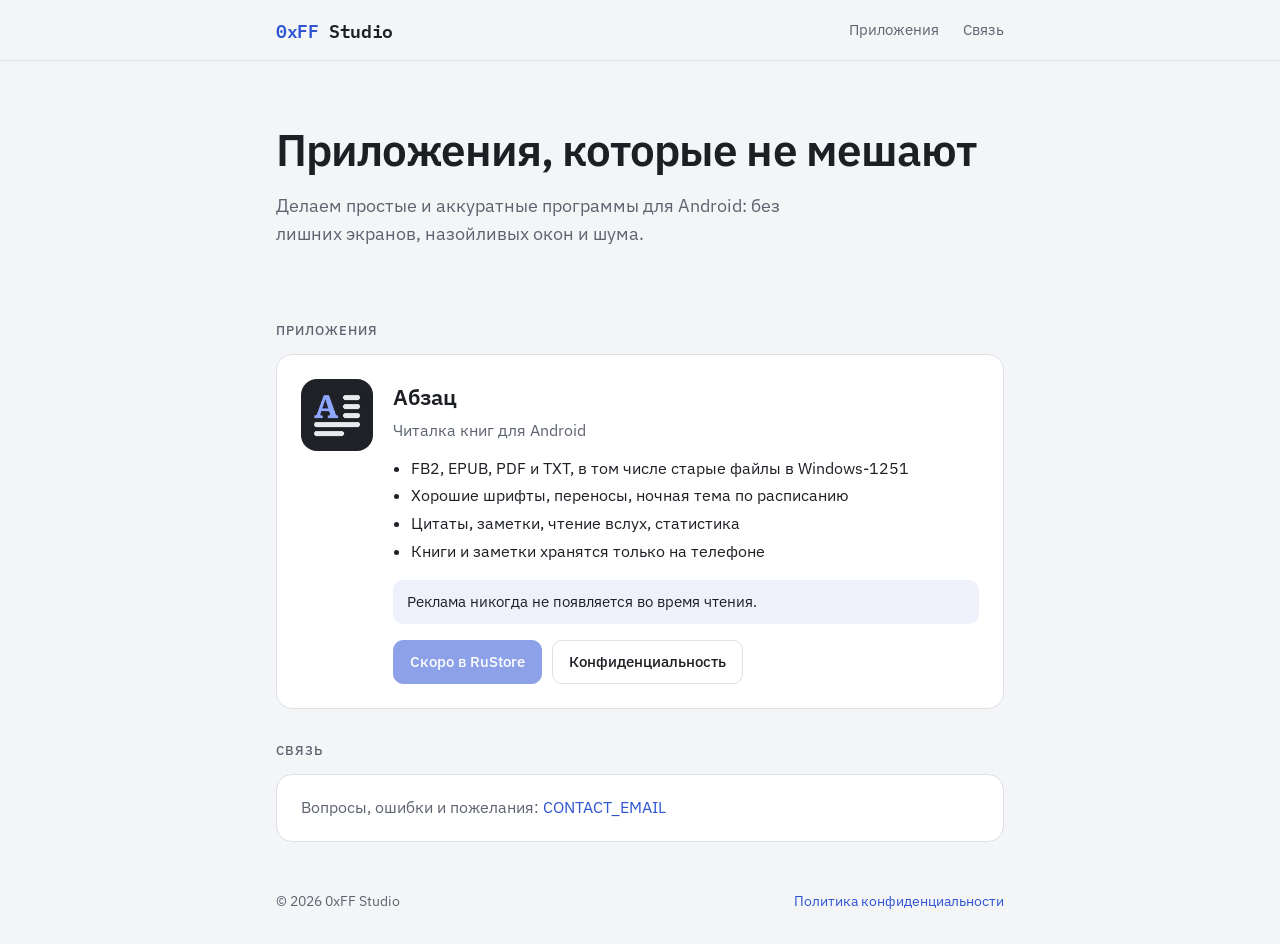
==== index.html @ 7587f191 "Сайт 0xFF Studio: главная, политика конфиденциальности Абзаца, настройки рекламы" ====
<!doctype html>
<html lang="ru">
<head>
<meta charset="utf-8">
<meta name="viewport" content="width=device-width, initial-scale=1">
<title>0xFF Studio</title>
<meta name="description" content="0xFF Studio — спокойные приложения без лишнего шума. Абзац — читалка книг для Android.">
<link rel="icon" href="abzac/icon.png">
<link rel="preconnect" href="https://fonts.googleapis.com">
<link rel="preconnect" href="https://fonts.gstatic.com" crossorigin>
<link href="https://fonts.googleapis.com/css2?family=IBM+Plex+Mono:wght@600&family=IBM+Plex+Sans:wght@400;500;600&display=swap" rel="stylesheet">
<link rel="stylesheet" href="style.css">
</head>
<body>
<header class="top">
  <div class="wrap">
    <a class="logo" href="./"><b>0xFF</b> Studio</a>
    <nav>
      <a href="#apps">Приложения</a>
      <a href="#contact">Связь</a>
    </nav>
  </div>
</header>

<main class="wrap">
  <section class="hero">
    <h1>Приложения, которые не мешают</h1>
    <p>Делаем простые и аккуратные программы для Android: без лишних экранов, назойливых окон и шума.</p>
  </section>

  <div class="section-title" id="apps">Приложения</div>
  <article class="app">
    <img src="abzac/icon.png" alt="Иконка приложения Абзац" width="72" height="72">
    <div>
      <h2>Абзац</h2>
      <p class="tag">Читалка книг для Android</p>
      <ul>
        <li>FB2, EPUB, PDF и TXT, в том числе старые файлы в Windows-1251</li>
        <li>Хорошие шрифты, переносы, ночная тема по расписанию</li>
        <li>Цитаты, заметки, чтение вслух, статистика</li>
        <li>Книги и заметки хранятся только на телефоне</li>
      </ul>
      <p class="promise">Реклама никогда не появляется во время чтения.</p>
      <div class="actions">
        <!-- Когда приложение опубликуют, заменить href и убрать класс disabled -->
        <a class="btn primary disabled" href="#" aria-disabled="true">Скоро в RuStore</a>
        <a class="btn" href="privacy.html">Конфиденциальность</a>
      </div>
    </div>
  </article>

  <div class="section-title" id="contact">Связь</div>
  <div class="contact">
    <p>Вопросы, ошибки и пожелания: <a href="mailto:CONTACT_EMAIL">CONTACT_EMAIL</a></p>
  </div>
</main>

<footer>
  <div class="wrap">
    <span>© 2026 0xFF Studio</span>
    <a href="privacy.html">Политика конфиденциальности</a>
  </div>
</footer>
</body>
</html>
---- style.css ----
:root {
  --bg: #f4f5f7;
  --surface: #ffffff;
  --text: #1c1f24;
  --muted: #5d6470;
  --line: #dde0e5;
  --accent: #2f55d4;
  --accent-soft: rgba(47, 85, 212, .08);
}
@media (prefers-color-scheme: dark) {
  :root {
    --bg: #131518;
    --surface: #1b1e22;
    --text: #e9ebee;
    --muted: #9aa1ab;
    --line: #2b2f35;
    --accent: #8ea6ff;
    --accent-soft: rgba(142, 166, 255, .10);
  }
}
* { box-sizing: border-box; }
html { -webkit-text-size-adjust: 100%; }
body {
  margin: 0;
  background: var(--bg);
  color: var(--text);
  font: 16px/1.6 "IBM Plex Sans", system-ui, -apple-system, "Segoe UI", sans-serif;
}
a { color: var(--accent); text-decoration: none; }
a:hover { text-decoration: underline; }
.wrap { max-width: 760px; margin: 0 auto; padding: 0 16px; }

header.top { border-bottom: 1px solid var(--line); }
header.top .wrap { display: flex; align-items: center; justify-content: space-between; height: 60px; }
.logo { font-family: "IBM Plex Mono", ui-monospace, monospace; font-weight: 600; font-size: 18px; color: var(--text); letter-spacing: -.02em; }
.logo b { color: var(--accent); font-weight: 600; }
nav a { color: var(--muted); margin-left: 20px; font-size: 15px; }
nav a:hover { color: var(--text); text-decoration: none; }

.hero { padding: 64px 0 40px; }
.hero h1 { font-size: clamp(30px, 6vw, 44px); line-height: 1.15; margin: 0 0 16px; letter-spacing: -.02em; font-weight: 600; }
.hero p { font-size: 18px; color: var(--muted); margin: 0; max-width: 560px; }

.section-title { font-size: 13px; text-transform: uppercase; letter-spacing: .08em; color: var(--muted); margin: 32px 0 12px; font-weight: 500; }

.app {
  background: var(--surface);
  border: 1px solid var(--line);
  border-radius: 16px;
  padding: 24px;
  display: grid;
  grid-template-columns: 72px 1fr;
  gap: 20px;
  align-items: start;
}
.app img { width: 72px; height: 72px; border-radius: 16px; display: block; }
.app h2 { margin: 0 0 4px; font-size: 22px; font-weight: 600; }
.app .tag { color: var(--muted); margin: 0 0 12px; }
.app ul { margin: 0 0 16px; padding-left: 18px; color: var(--text); }
.app li { margin: 2px 0; }
.app .promise { background: var(--accent-soft); border-radius: 10px; padding: 10px 14px; margin: 0 0 16px; font-size: 15px; }
.actions { display: flex; flex-wrap: wrap; gap: 10px; }
.btn {
  display: inline-block; padding: 9px 16px; border-radius: 10px; font-weight: 500; font-size: 15px;
  border: 1px solid var(--line); color: var(--text); background: transparent;
}
.btn.primary { background: var(--accent); border-color: var(--accent); color: #fff; }
@media (prefers-color-scheme: dark) { .btn.primary { color: #10131a; } }
.btn:hover { text-decoration: none; filter: brightness(1.05); }
.btn.disabled { opacity: .55; pointer-events: none; }

.contact { background: var(--surface); border: 1px solid var(--line); border-radius: 16px; padding: 20px 24px; }
.contact p { margin: 0; color: var(--muted); }

footer { color: var(--muted); font-size: 14px; padding: 48px 0 32px; }
footer .wrap { display: flex; flex-wrap: wrap; gap: 8px 20px; justify-content: space-between; }

/* Документы */
.doc { padding: 40px 0 24px; }
.doc h1 { font-size: 30px; margin: 0 0 6px; font-weight: 600; letter-spacing: -.01em; }
.doc h2 { font-size: 19px; margin: 32px 0 8px; padding-top: 18px; border-top: 1px solid var(--line); font-weight: 600; }
.doc .muted { color: var(--muted); }
.doc li { margin: 4px 0; }

@media (max-width: 480px) {
  .app { grid-template-columns: 1fr; }
  nav a { margin-left: 14px; }
  .hero { padding: 44px 0 28px; }
}
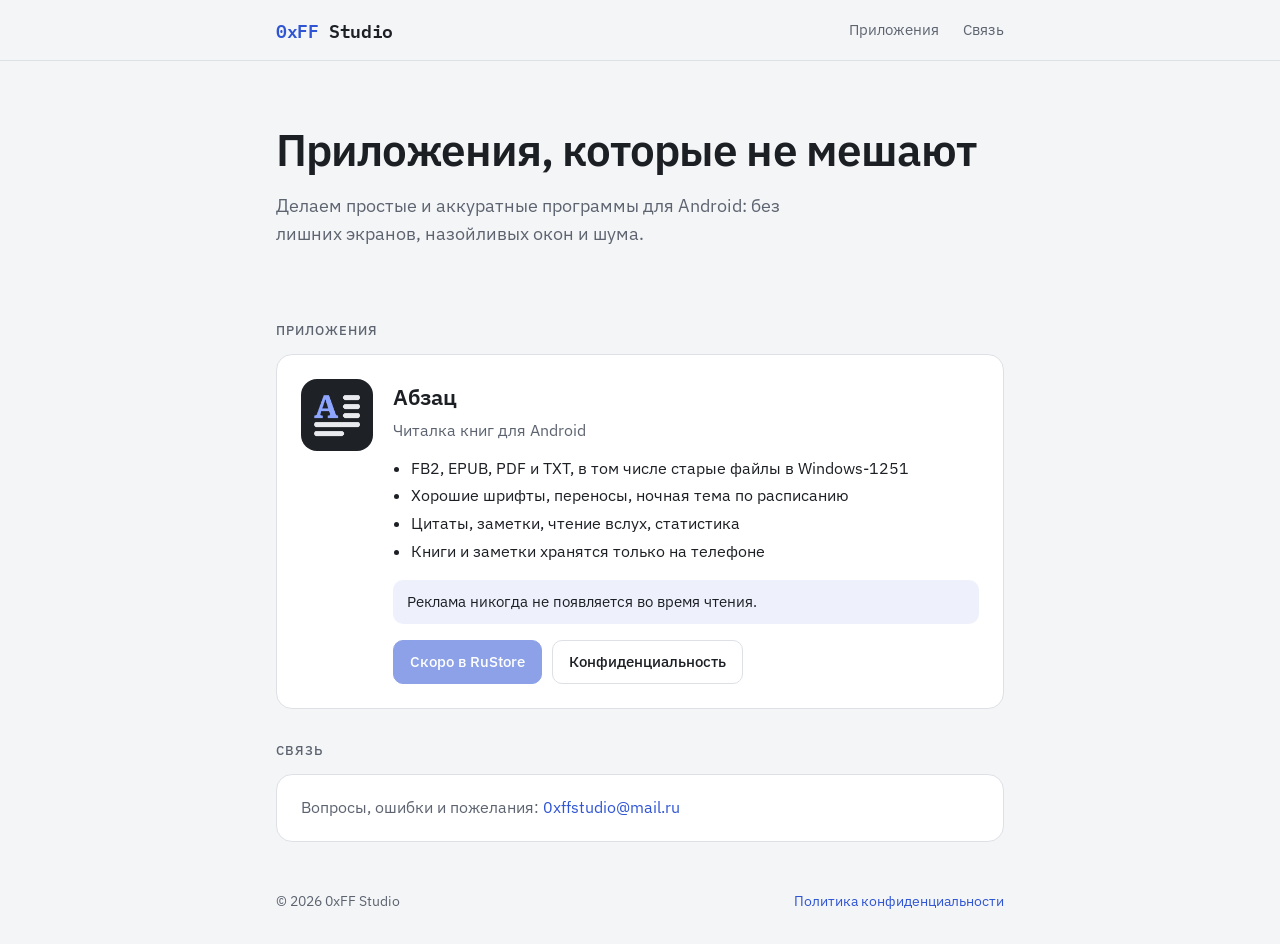
==== commit 4074aac2: "Почта для связи: 0xffstudio@mail.ru" ====
--- a/index.html
+++ b/index.html
@@ -51,7 +51,7 @@
 
   <div class="section-title" id="contact">Связь</div>
   <div class="contact">
-    <p>Вопросы, ошибки и пожелания: <a href="mailto:CONTACT_EMAIL">CONTACT_EMAIL</a></p>
+    <p>Вопросы, ошибки и пожелания: <a href="mailto:0xffstudio@mail.ru">0xffstudio@mail.ru</a></p>
   </div>
 </main>
 
